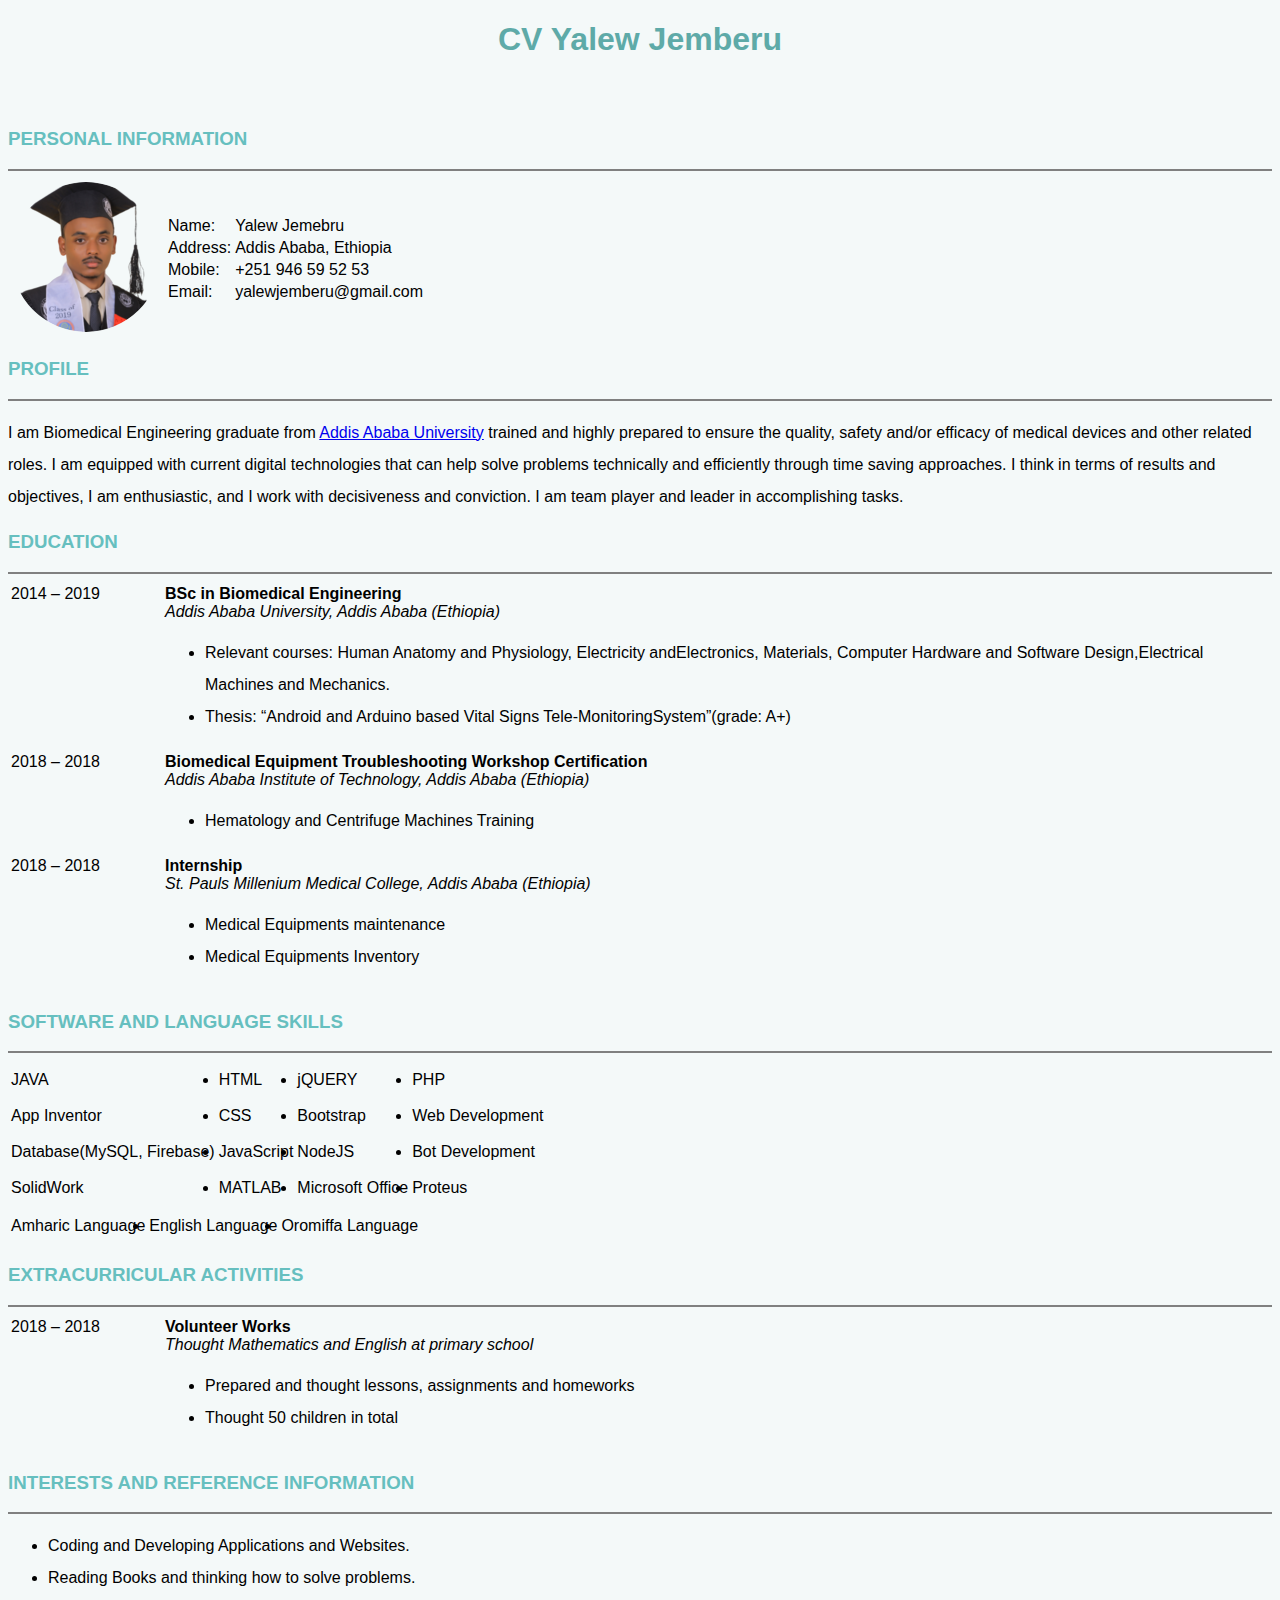
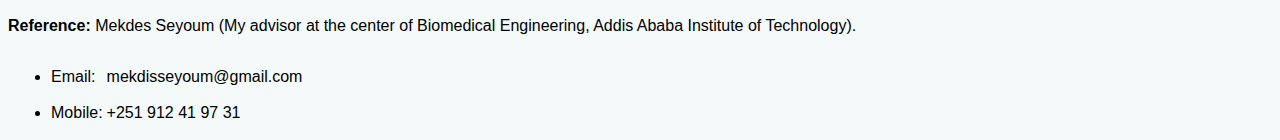
==== index.html @ 47b70de3 "add first cv files" ====
<!DOCTYPE html>
<html lang="en">

<head>
  <meta charset="UTF-8">
  <meta name="viewport" content="width=device-width, initial-scale=1.0">
  <meta http-equiv="X-UA-Compatible" content="ie=edge">
  <title>Yalew's Personal Site</title>
  <link rel="stylesheet" href="/css/styles.css">

</head>

<body>
  <center>
    <h1 class="heading-one" id="heading-one">CV Yalew Jemberu</h1>
  </center>
  <h3>PERSONAL INFORMATION</h3>
  <hr size="2" noshade>
  <table>
    <tr>
      <td><img src="images/yalew.png" alt="yalew profile picture"></td>
      <td>
        <table>
          <tr>
            <td>Name:</td>
            <td>Yalew Jemebru</td>
          </tr>
          <tr>
            <td>Address:</td>
            <td>Addis Ababa, Ethiopia</td>
          </tr>
          <tr>
            <td>Mobile:</td>
            <td>+251 946 59 52 53</td>
          </tr>
          <tr>
            <td>Email:</td>
            <td>yalewjemberu@gmail.com</td>
          </tr>
        </table>
      </td>
    </tr>
  </table>
  <h3>PROFILE</h3>
  <hr size="2" noshade>
  <p>I am Biomedical Engineering graduate from <a href="http://www.aau.edu.et/">Addis Ababa University</a> trained and highly prepared to ensure the quality, safety and/or efficacy of medical devices and other related roles. I am equipped with current digital technologies that can help solve problems technically and efficiently through time saving approaches. I think in terms of results and objectives, I am enthusiastic, and I work with decisiveness and conviction. I am team player and leader in accomplishing tasks.</p>
  <h3>EDUCATION</h3>
  <hr size="2" noshade>
  <table class="education-table">
    <tr>
      <td class="education-year">2014 – 2019</td>
      <td>
        <strong>BSc in Biomedical Engineering</strong><br>
        <em>Addis Ababa University, Addis Ababa (Ethiopia)</em>
        <ul>
          <li>Relevant courses: Human Anatomy and Physiology, Electricity andElectronics, Materials, Computer Hardware and Software Design,Electrical Machines and Mechanics.</li>
          <li>Thesis: “Android and Arduino based Vital Signs Tele-MonitoringSystem”(grade: A+)</li>
        </ul>
      </td>
    </tr>
    <tr>
      <td class="education-year">2018 – 2018</td>
      <td>
        <strong>Biomedical Equipment Troubleshooting Workshop Certification</strong><br>
        <em>Addis Ababa Institute of Technology, Addis Ababa (Ethiopia)</em>
        <ul>
          <li>Hematology and Centrifuge Machines Training</li>
        </ul>
      </td>
    </tr>
    <tr>
      <td class="education-year">2018 – 2018</td>
      <td>
        <strong>Internship</strong><br>
        <em>St. Pauls Millenium Medical College, Addis Ababa (Ethiopia)</em>
        <ul>
          <li>Medical Equipments maintenance</li>
          <li>Medical Equipments Inventory</li>
        </ul>
      </td>
    </tr>
  </table>
  <h3>SOFTWARE AND LANGUAGE SKILLS</h3>
  <hr size="2" noshade>
  <table>
    <tr>
      <td><li>JAVA</li></td>
      <td><li>HTML</li></td>
      <td><li>jQUERY</li></td>
      <td><li>PHP</li></td>
    </tr>
    <tr>
      <td><li>App Inventor</li></td>
      <td><li>CSS</li></td>
      <td><li>Bootstrap</li></td>
      <td><li>Web Development</li></td>
    </tr>
    <tr>
      <td><li>Database(MySQL, Firebase)</li></td>
      <td><li>JavaScript</li></td>
      <td><li>NodeJS</li></td>
      <td><li>Bot Development</li></td>
    </tr>
    <tr>
      <td><li>SolidWork</li></td>
      <td><li>MATLAB</li></td>
      <td><li>Microsoft Office</li></td>
      <td><li>Proteus</li></td>
    </tr>
  </table>
  <table>
    <tr>
      <td><li>Amharic Language</li></td>
      <td><li>English Language</li></td>
      <td><li>Oromiffa Language</li></td>
    </tr>
  </table>
  <h3>EXTRACURRICULAR ACTIVITIES</h3>
  <hr size="2" noshade>
  <table class="extacullicar-activities">
    <tr>
      <td class="extacullicar-year">2018 – 2018</td>
      <td>
        <strong>Volunteer Works</strong><br>
        <em>Thought Mathematics and English at primary school</em>
        <ul>
          <li>Prepared and thought lessons, assignments and homeworks</li>
          <li>Thought 50 children in total</li>
        </ul>
      </td>
    </tr>
  </table>
  <h3>INTERESTS AND REFERENCE INFORMATION</h3>
  <hr size="2" noshade>
  <ul>
    <li>Coding and Developing Applications and Websites.</li>
    <li>Reading Books and thinking how to solve problems.</li>
  </ul>
  <p><strong>Reference:</strong> Mekdes Seyoum (My advisor at the center of Biomedical Engineering, Addis Ababa Institute of Technology).</p>
  <table class="reference-table">
    <tr>
      <td><ul class="reference-ul"><li>Email:</li></ul></td>
      <td>mekdisseyoum@gmail.com</td>
    </tr>
    <tr>
      <td><ul class="reference-ul"><li>Mobile:</li></ul></td>
      <td>+251 912 41 97 31</td>
    </tr>
  </table>
</body>

</html>
---- css/styles.css ----
/*************** TAG SELECTORS *****************/

body {
  background-color: #f4f9f9;
  font-family: sans-serif;
}

h1 {
  margin-bottom: 70px;
}

h1, h3 {
  color: #66BFBF;
}

img {
  border-radius: 100%;
}

img:hover {
  background-color: #ffd384;
}

p {
  line-height: 2;
}

li {
  line-height: 2;
}

/*************** CLASS SELECTORS *****************/

.education-table tr td, .extacullicar-activities tr td {
  vertical-align: top;
}

.education-table tr .education-year, .extacullicar-activities tr .extacullicar-year {
  width: 150px;
}

.heading-one {
  color: #5eaaa8;
}

.reference-ul {
  margin: 0;
}

/*************** ID SELECTORS *****************/
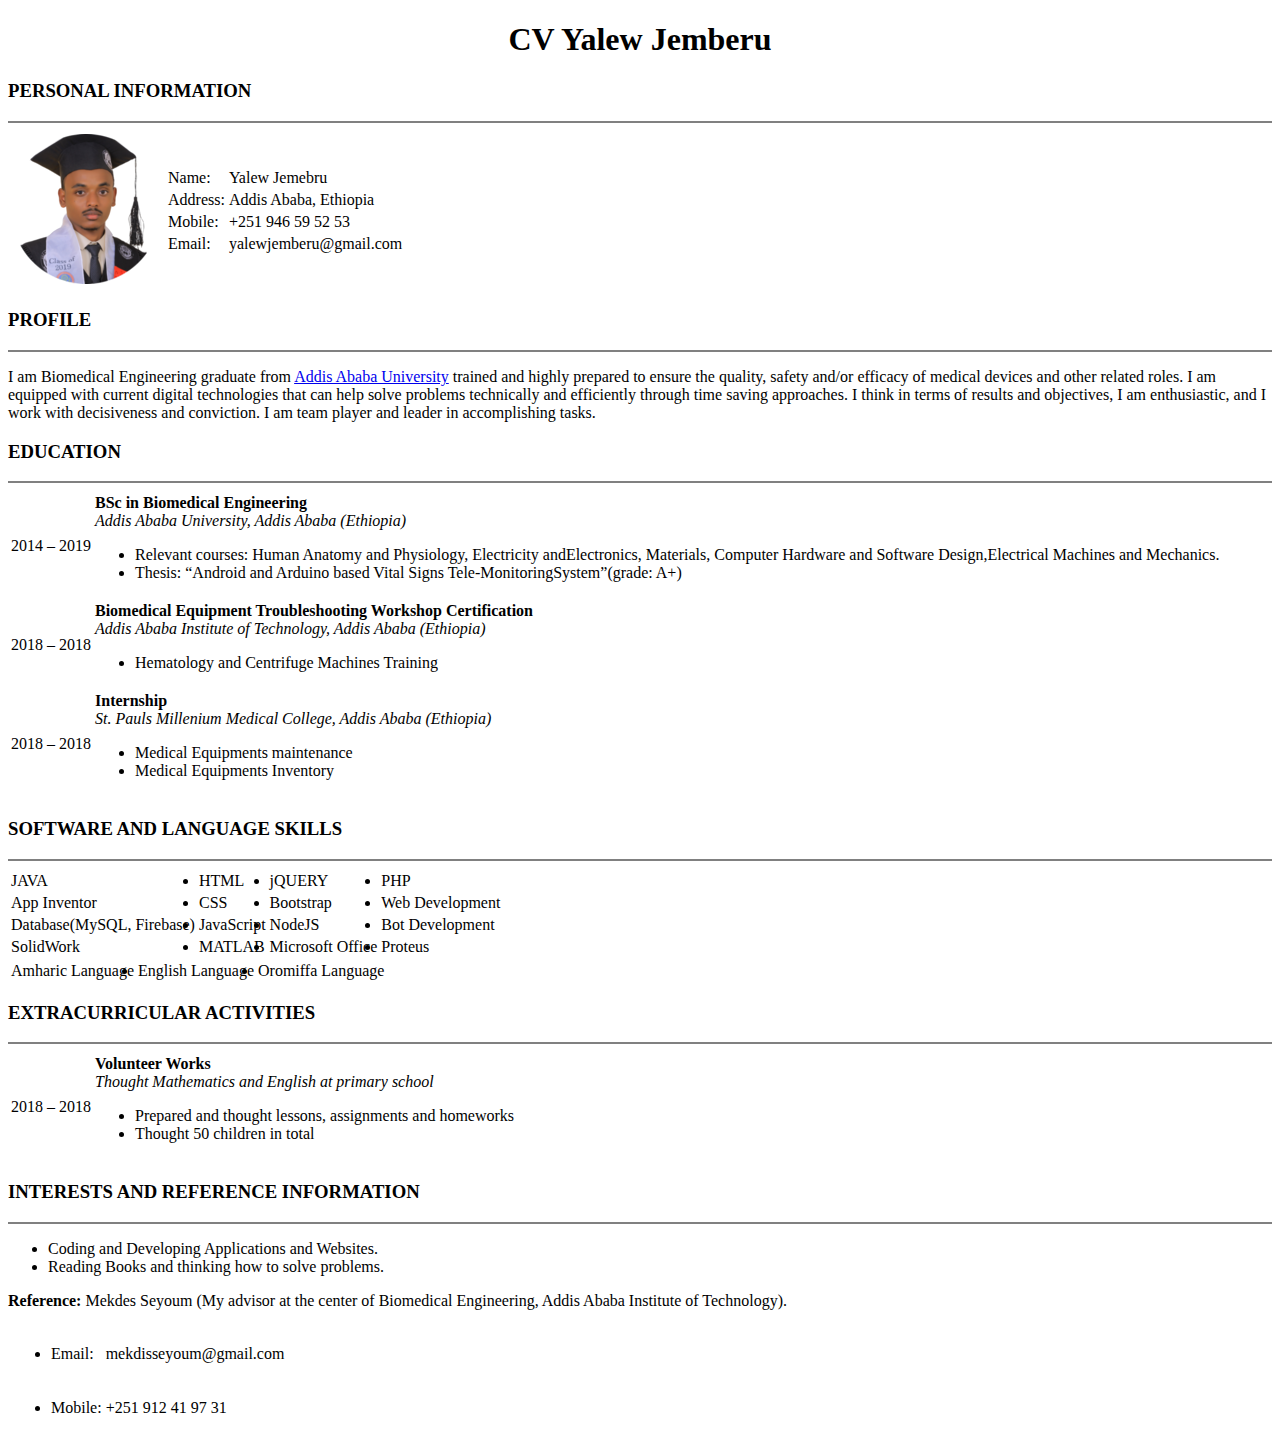
==== commit c3a8bd32: "update index file" ====
--- a/index.html
+++ b/index.html
@@ -6,7 +6,7 @@
   <meta name="viewport" content="width=device-width, initial-scale=1.0">
   <meta http-equiv="X-UA-Compatible" content="ie=edge">
   <title>Yalew's Personal Site</title>
-  <link rel="stylesheet" href="/css/styles.css">
+  <link rel="stylesheet" href="https://github.com/yalew-cmd/cv/css/styles.css">
 
 </head>
 
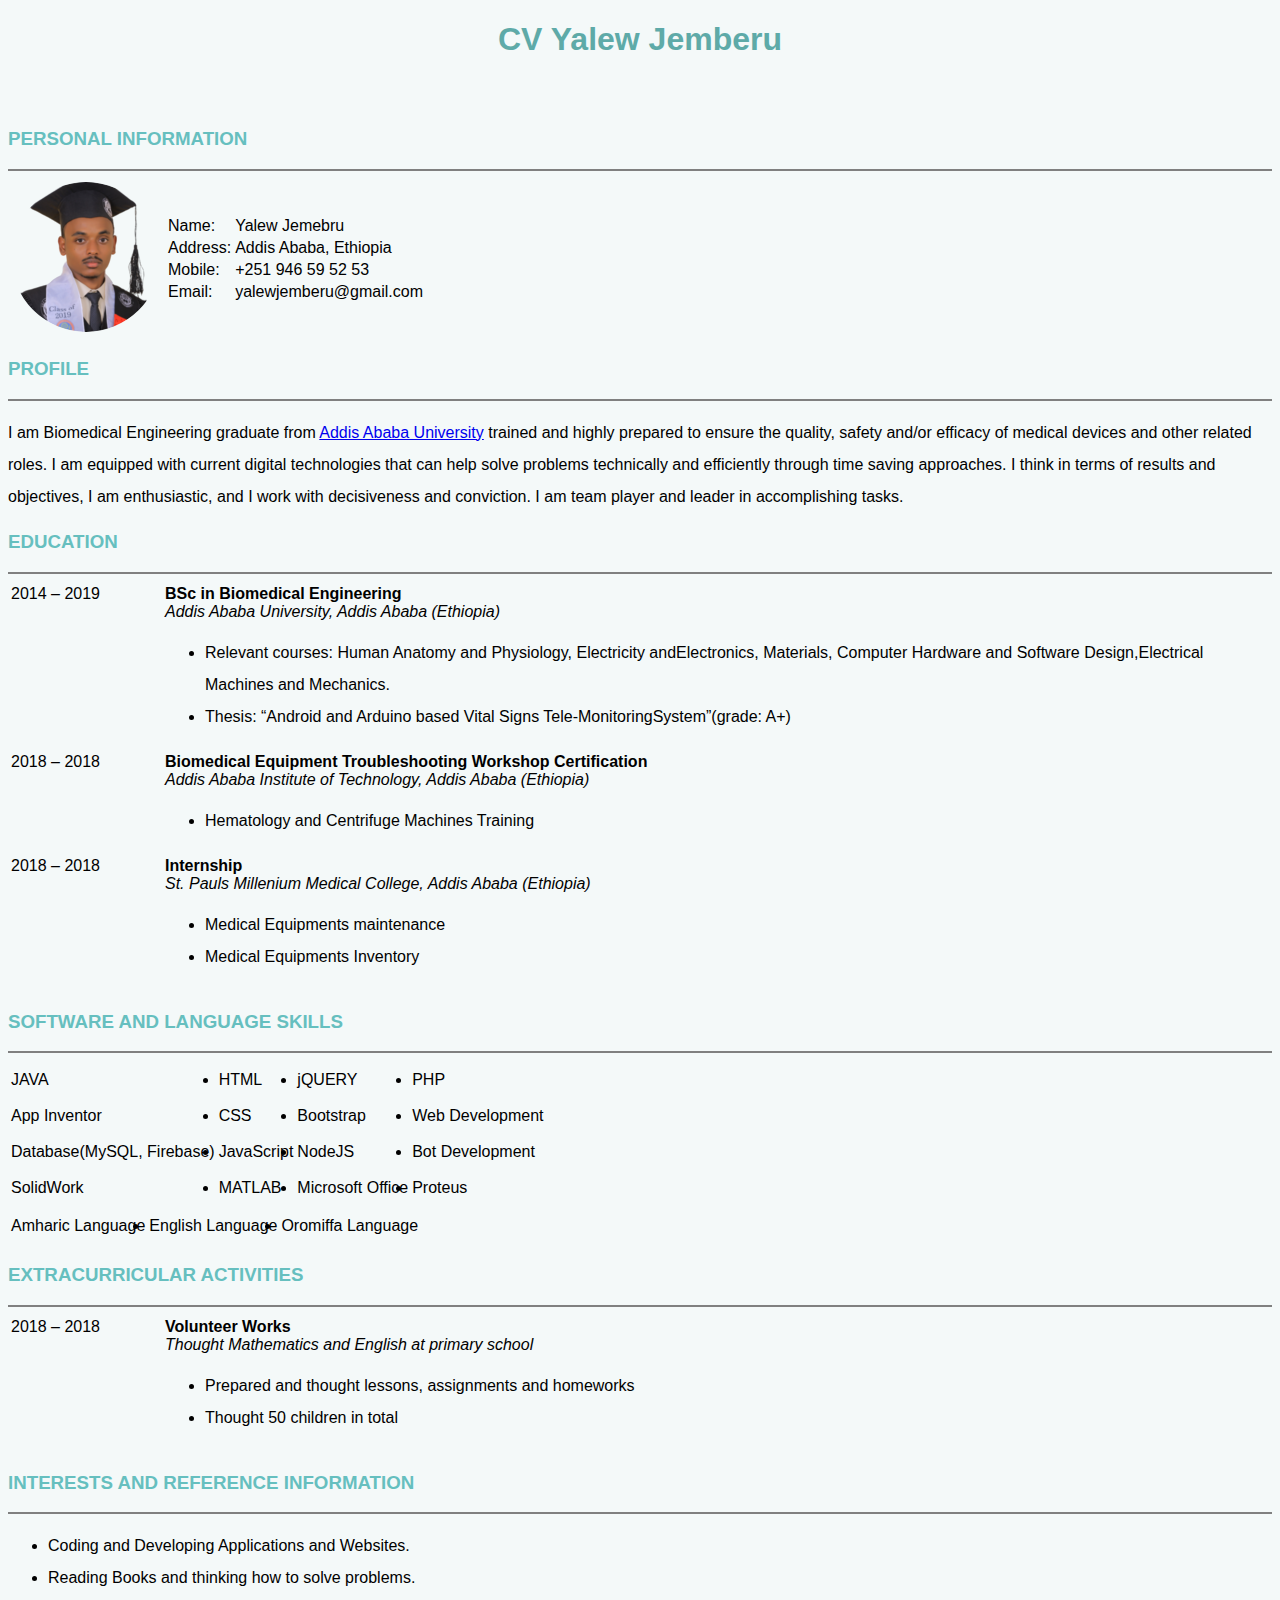
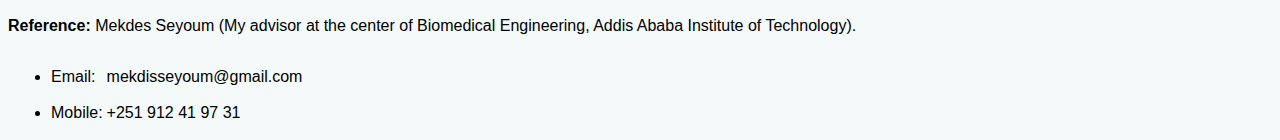
==== commit b0847c92: "Add files via upload" ====
--- a/index.html
+++ b/index.html
@@ -6,7 +6,7 @@
   <meta name="viewport" content="width=device-width, initial-scale=1.0">
   <meta http-equiv="X-UA-Compatible" content="ie=edge">
   <title>Yalew's Personal Site</title>
-  <link rel="stylesheet" href="https://github.com/yalew-cmd/cv/css/styles.css">
+  <link rel="stylesheet" href="styles.css">
 
 </head>
 
--- a/styles.css
+++ b/styles.css
@@ -0,0 +1,50 @@
+/*************** TAG SELECTORS *****************/
+
+body {
+  background-color: #f4f9f9;
+  font-family: sans-serif;
+}
+
+h1 {
+  margin-bottom: 70px;
+}
+
+h1, h3 {
+  color: #66BFBF;
+}
+
+img {
+  border-radius: 100%;
+}
+
+img:hover {
+  background-color: #ffd384;
+}
+
+p {
+  line-height: 2;
+}
+
+li {
+  line-height: 2;
+}
+
+/*************** CLASS SELECTORS *****************/
+
+.education-table tr td, .extacullicar-activities tr td {
+  vertical-align: top;
+}
+
+.education-table tr .education-year, .extacullicar-activities tr .extacullicar-year {
+  width: 150px;
+}
+
+.heading-one {
+  color: #5eaaa8;
+}
+
+.reference-ul {
+  margin: 0;
+}
+
+/*************** ID SELECTORS *****************/
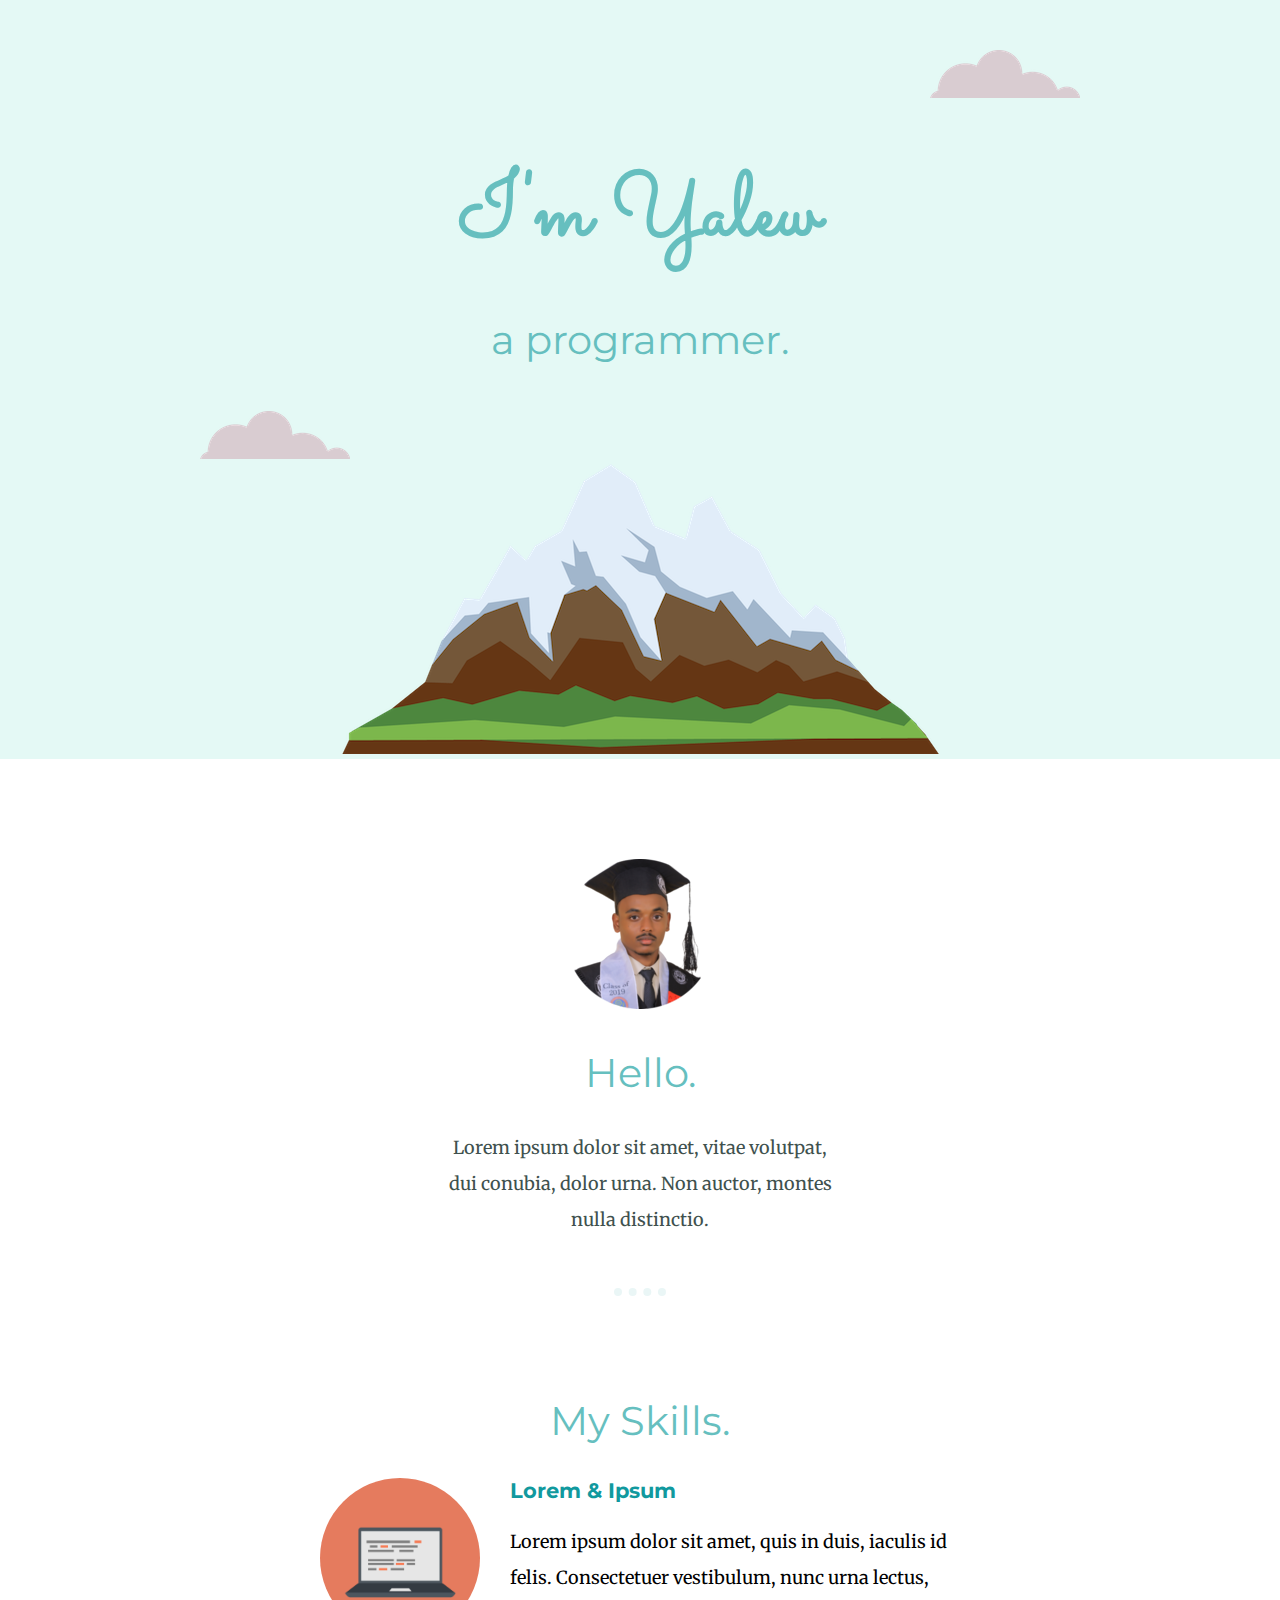
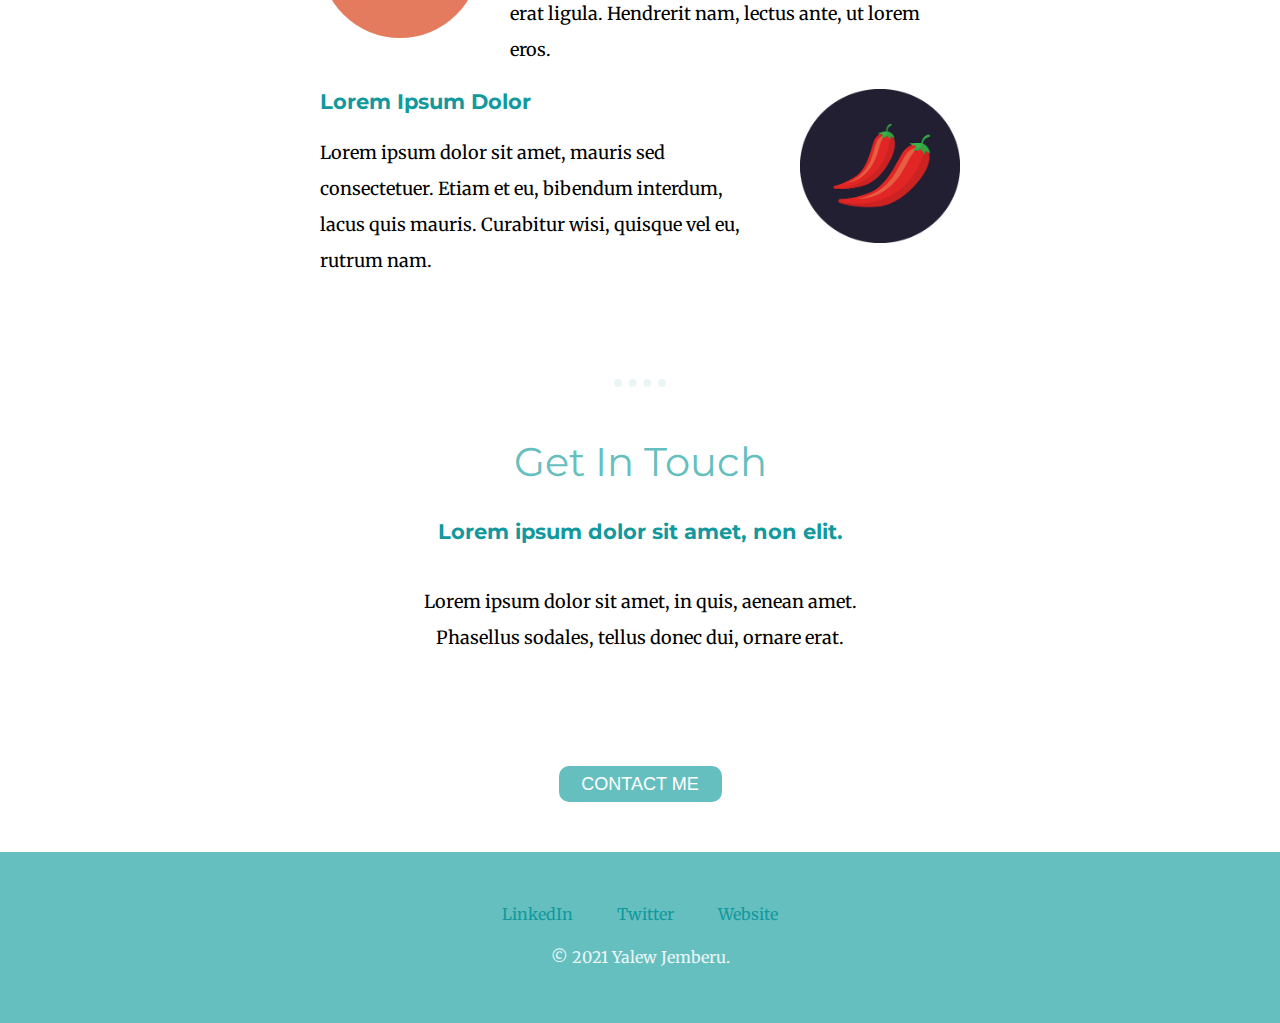
==== commit e7349e2c: "Add files via upload" ====
--- a/index.html
+++ b/index.html
@@ -5,148 +5,59 @@
   <meta charset="UTF-8">
   <meta name="viewport" content="width=device-width, initial-scale=1.0">
   <meta http-equiv="X-UA-Compatible" content="ie=edge">
-  <title>Yalew's Personal Site</title>
-  <link rel="stylesheet" href="styles.css">
-
+  <title>Yalew Jemberu</title>
+  <link rel="stylesheet" href="css/styles.css">
+  <link rel="icon" href="favicon.ico">
+  <link rel="preconnect" href="https://fonts.gstatic.com">
+  <link href="https://fonts.googleapis.com/css2?family=Merriweather&family=Montserrat&family=Sacramento&display=swap" rel="stylesheet">
 </head>
 
 <body>
-  <center>
-    <h1 class="heading-one" id="heading-one">CV Yalew Jemberu</h1>
-  </center>
-  <h3>PERSONAL INFORMATION</h3>
-  <hr size="2" noshade>
-  <table>
-    <tr>
-      <td><img src="images/yalew.png" alt="yalew profile picture"></td>
-      <td>
-        <table>
-          <tr>
-            <td>Name:</td>
-            <td>Yalew Jemebru</td>
-          </tr>
-          <tr>
-            <td>Address:</td>
-            <td>Addis Ababa, Ethiopia</td>
-          </tr>
-          <tr>
-            <td>Mobile:</td>
-            <td>+251 946 59 52 53</td>
-          </tr>
-          <tr>
-            <td>Email:</td>
-            <td>yalewjemberu@gmail.com</td>
-          </tr>
-        </table>
-      </td>
-    </tr>
-  </table>
-  <h3>PROFILE</h3>
-  <hr size="2" noshade>
-  <p>I am Biomedical Engineering graduate from <a href="http://www.aau.edu.et/">Addis Ababa University</a> trained and highly prepared to ensure the quality, safety and/or efficacy of medical devices and other related roles. I am equipped with current digital technologies that can help solve problems technically and efficiently through time saving approaches. I think in terms of results and objectives, I am enthusiastic, and I work with decisiveness and conviction. I am team player and leader in accomplishing tasks.</p>
-  <h3>EDUCATION</h3>
-  <hr size="2" noshade>
-  <table class="education-table">
-    <tr>
-      <td class="education-year">2014 – 2019</td>
-      <td>
-        <strong>BSc in Biomedical Engineering</strong><br>
-        <em>Addis Ababa University, Addis Ababa (Ethiopia)</em>
-        <ul>
-          <li>Relevant courses: Human Anatomy and Physiology, Electricity andElectronics, Materials, Computer Hardware and Software Design,Electrical Machines and Mechanics.</li>
-          <li>Thesis: “Android and Arduino based Vital Signs Tele-MonitoringSystem”(grade: A+)</li>
-        </ul>
-      </td>
-    </tr>
-    <tr>
-      <td class="education-year">2018 – 2018</td>
-      <td>
-        <strong>Biomedical Equipment Troubleshooting Workshop Certification</strong><br>
-        <em>Addis Ababa Institute of Technology, Addis Ababa (Ethiopia)</em>
-        <ul>
-          <li>Hematology and Centrifuge Machines Training</li>
-        </ul>
-      </td>
-    </tr>
-    <tr>
-      <td class="education-year">2018 – 2018</td>
-      <td>
-        <strong>Internship</strong><br>
-        <em>St. Pauls Millenium Medical College, Addis Ababa (Ethiopia)</em>
-        <ul>
-          <li>Medical Equipments maintenance</li>
-          <li>Medical Equipments Inventory</li>
-        </ul>
-      </td>
-    </tr>
-  </table>
-  <h3>SOFTWARE AND LANGUAGE SKILLS</h3>
-  <hr size="2" noshade>
-  <table>
-    <tr>
-      <td><li>JAVA</li></td>
-      <td><li>HTML</li></td>
-      <td><li>jQUERY</li></td>
-      <td><li>PHP</li></td>
-    </tr>
-    <tr>
-      <td><li>App Inventor</li></td>
-      <td><li>CSS</li></td>
-      <td><li>Bootstrap</li></td>
-      <td><li>Web Development</li></td>
-    </tr>
-    <tr>
-      <td><li>Database(MySQL, Firebase)</li></td>
-      <td><li>JavaScript</li></td>
-      <td><li>NodeJS</li></td>
-      <td><li>Bot Development</li></td>
-    </tr>
-    <tr>
-      <td><li>SolidWork</li></td>
-      <td><li>MATLAB</li></td>
-      <td><li>Microsoft Office</li></td>
-      <td><li>Proteus</li></td>
-    </tr>
-  </table>
-  <table>
-    <tr>
-      <td><li>Amharic Language</li></td>
-      <td><li>English Language</li></td>
-      <td><li>Oromiffa Language</li></td>
-    </tr>
-  </table>
-  <h3>EXTRACURRICULAR ACTIVITIES</h3>
-  <hr size="2" noshade>
-  <table class="extacullicar-activities">
-    <tr>
-      <td class="extacullicar-year">2018 – 2018</td>
-      <td>
-        <strong>Volunteer Works</strong><br>
-        <em>Thought Mathematics and English at primary school</em>
-        <ul>
-          <li>Prepared and thought lessons, assignments and homeworks</li>
-          <li>Thought 50 children in total</li>
-        </ul>
-      </td>
-    </tr>
-  </table>
-  <h3>INTERESTS AND REFERENCE INFORMATION</h3>
-  <hr size="2" noshade>
-  <ul>
-    <li>Coding and Developing Applications and Websites.</li>
-    <li>Reading Books and thinking how to solve problems.</li>
-  </ul>
-  <p><strong>Reference:</strong> Mekdes Seyoum (My advisor at the center of Biomedical Engineering, Addis Ababa Institute of Technology).</p>
-  <table class="reference-table">
-    <tr>
-      <td><ul class="reference-ul"><li>Email:</li></ul></td>
-      <td>mekdisseyoum@gmail.com</td>
-    </tr>
-    <tr>
-      <td><ul class="reference-ul"><li>Mobile:</li></ul></td>
-      <td>+251 912 41 97 31</td>
-    </tr>
-  </table>
+  <div class="top-container">
+    <img class="top-cloud" src="images/cloud.png" alt="cloud-img">
+    <h1>I'm Yalew</h1>
+    <h2 class="subtitle">a programmer.</h2>
+    <img class="bottom-cloud" src="images/cloud.png" alt="cloud-img">
+    <img src="images/mountain.png" alt="mountain-img">
+  </div>
+
+
+  <div class="middle-container">
+    <div class="profile">
+      <img src="images/yalew.png" alt="">
+      <h2>Hello.</h2>
+      <p class="profile-desc">Lorem ipsum dolor sit amet, vitae volutpat, dui conubia, dolor urna. Non auctor, montes nulla distinctio.</p>
+    </div>
+    <hr>
+    <div class="skills">
+      <h2>My Skills.</h2>
+      <div class="skill-row">
+        <img class="comp-img" src="images/computer.png" alt="">
+        <h3>Lorem & Ipsum</h3>
+        <p>Lorem ipsum dolor sit amet, quis in duis, iaculis id felis. Consectetuer vestibulum, nunc urna lectus, erat ligula. Hendrerit nam, lectus ante, ut lorem eros.</p>
+      </div>
+      <div class="skill-row">
+        <img class="chilli-img" src="images/chillies.png" alt="">
+        <h3>Lorem Ipsum Dolor</h3>
+        <p>Lorem ipsum dolor sit amet, mauris sed consectetuer. Etiam et eu, bibendum interdum, lacus quis mauris. Curabitur wisi, quisque vel eu, rutrum nam.</p>
+      </div>
+    </div>
+    <hr>
+    <div class="contact-me">
+      <h2>Get In Touch</h2>
+      <h3>Lorem ipsum dolor sit amet, non elit.</h3>
+      <p class="contact-message">Lorem ipsum dolor sit amet, in quis, aenean amet. Phasellus sodales, tellus donec dui, ornare erat.</p>
+      <a class="BUTTON_SSF" href="mailto:name@email.com">CONTACT ME</a>
+    </div>
+  </div>
+
+  <div class="bottom-container">
+    <a class="footer-link" href="https://www.linkedin.com/">LinkedIn</a>
+    <a class="footer-link" href="https://twitter.com/">Twitter</a>
+    <a class="footer-link" href="https://www.appbrewery.co/">Website</a>
+    <p class="copy-right">© 2021 Yalew Jemberu.</p>
+  </div>
+
 </body>
 
 </html>
--- a/css/styles.css
+++ b/css/styles.css
@@ -0,0 +1,160 @@
+/****************** TAG SELECTORS *****************/
+body {
+  margin: 0;
+  text-align: center;
+  font-family: 'Merriweather', serif;
+  font-size: 18px;
+}
+
+h1 {
+  font-size: 5.625rem;
+  margin-top: 0;
+  font-family: 'Sacramento', cursive;
+  margin: 50px auto 0 auto;
+  color: #66BFBF;
+}
+
+h2 {
+  font-family: 'Montserrat', sans-serif;
+  font-size: 2.5rem;
+  color: #66BFBF;
+  font-weight: normal;
+}
+
+h3 {
+  font-family: 'Montserrat', sans-serif;
+  color: #11999E;
+}
+
+a {
+  color: #11999E;
+}
+
+hr {
+  width: 4%;
+  border-style: none;
+  border-top-style: dotted;
+  border-width: 8px;
+  border-color: #EAF6F6;
+  margin: 50px auto;
+}
+
+p {
+  line-height: 2;
+}
+
+/****************** CLASS SELECTORS *****************/
+.top-container {
+  background-color: #E4F9F5;
+  position: relative;
+  padding-top: 100px;
+}
+
+.bottom-container {
+  background-color: #66BFBF;
+  padding: 50px;
+}
+
+.footer-link {
+  margin: 20px;
+  font-size: 16px;
+  text-decoration: none;
+}
+
+.footer-link:hover {
+  color: #EAF6F6;
+}
+
+.copy-right {
+  margin-bottom: 0;
+  color: #EAF6F6;
+  font-size: 16px;
+}
+
+.top-cloud {
+  position: absolute;
+  top: 50px;
+  right: 200px;
+}
+
+.bottom-cloud {
+  position: absolute;
+  left: 200px;
+  bottom: 300px;
+}
+
+.profile {
+  margin-top: 100px;
+}
+
+.skills {
+  width: 50%;
+  margin: 100px auto;
+}
+
+.skill-row{
+  text-align: left;
+}
+
+.comp-img {
+  width: 25%;
+  border-radius: 100%;
+  float: left;
+  margin-right: 30px;
+}
+
+.chilli-img {
+  width: 25%;
+  float: right;
+  margin-left: 30px;
+}
+
+.profile-desc {
+  color: #40514E;
+  width: 30%;
+  margin: auto;
+}
+
+.contact-message {
+  width: 40%;
+  margin: 40px auto 60px;
+}
+
+.BUTTON_SSF {
+   background: #66BFBF;
+   background-image: -webkit-linear-gradient(top, #66BFBF, #66BFBF);
+   background-image: -moz-linear-gradient(top, #66BFBF, #66BFBF);
+   background-image: -ms-linear-gradient(top, #66BFBF, #66BFBF);
+   background-image: -o-linear-gradient(top, #66BFBF, #66BFBF);
+   background-image: -webkit-gradient(to bottom, #66BFBF, #66BFBF);
+   -webkit-border-radius: 10px;
+   -moz-border-radius: 10px;
+   border-radius: 10px;
+   height: 14px;
+   line-height: 14px;
+   color: #FFFFFF;
+   font-family: Arial;
+   width: 141px;
+   font-size: 18px;
+   font-weight: 100;
+   padding: 11px;
+   text-decoration: none;
+   display: inline-block;
+   cursor: pointer;
+   text-align: center;
+   margin: 50px 0;
+}
+
+.BUTTON_SSF:hover {
+   border: solid #337FED 1px;
+   background: #1E62D0;
+   background-image: -webkit-linear-gradient(top, #1E62D0, #3D94F6);
+   background-image: -moz-linear-gradient(top, #1E62D0, #3D94F6);
+   background-image: -ms-linear-gradient(top, #1E62D0, #3D94F6);
+   background-image: -o-linear-gradient(top, #1E62D0, #3D94F6);
+   background-image: -webkit-gradient(to bottom, #1E62D0, #3D94F6);
+   -webkit-border-radius: 20px;
+   -moz-border-radius: 20px;
+   border-radius: 20px;
+   text-decoration: none;
+}
